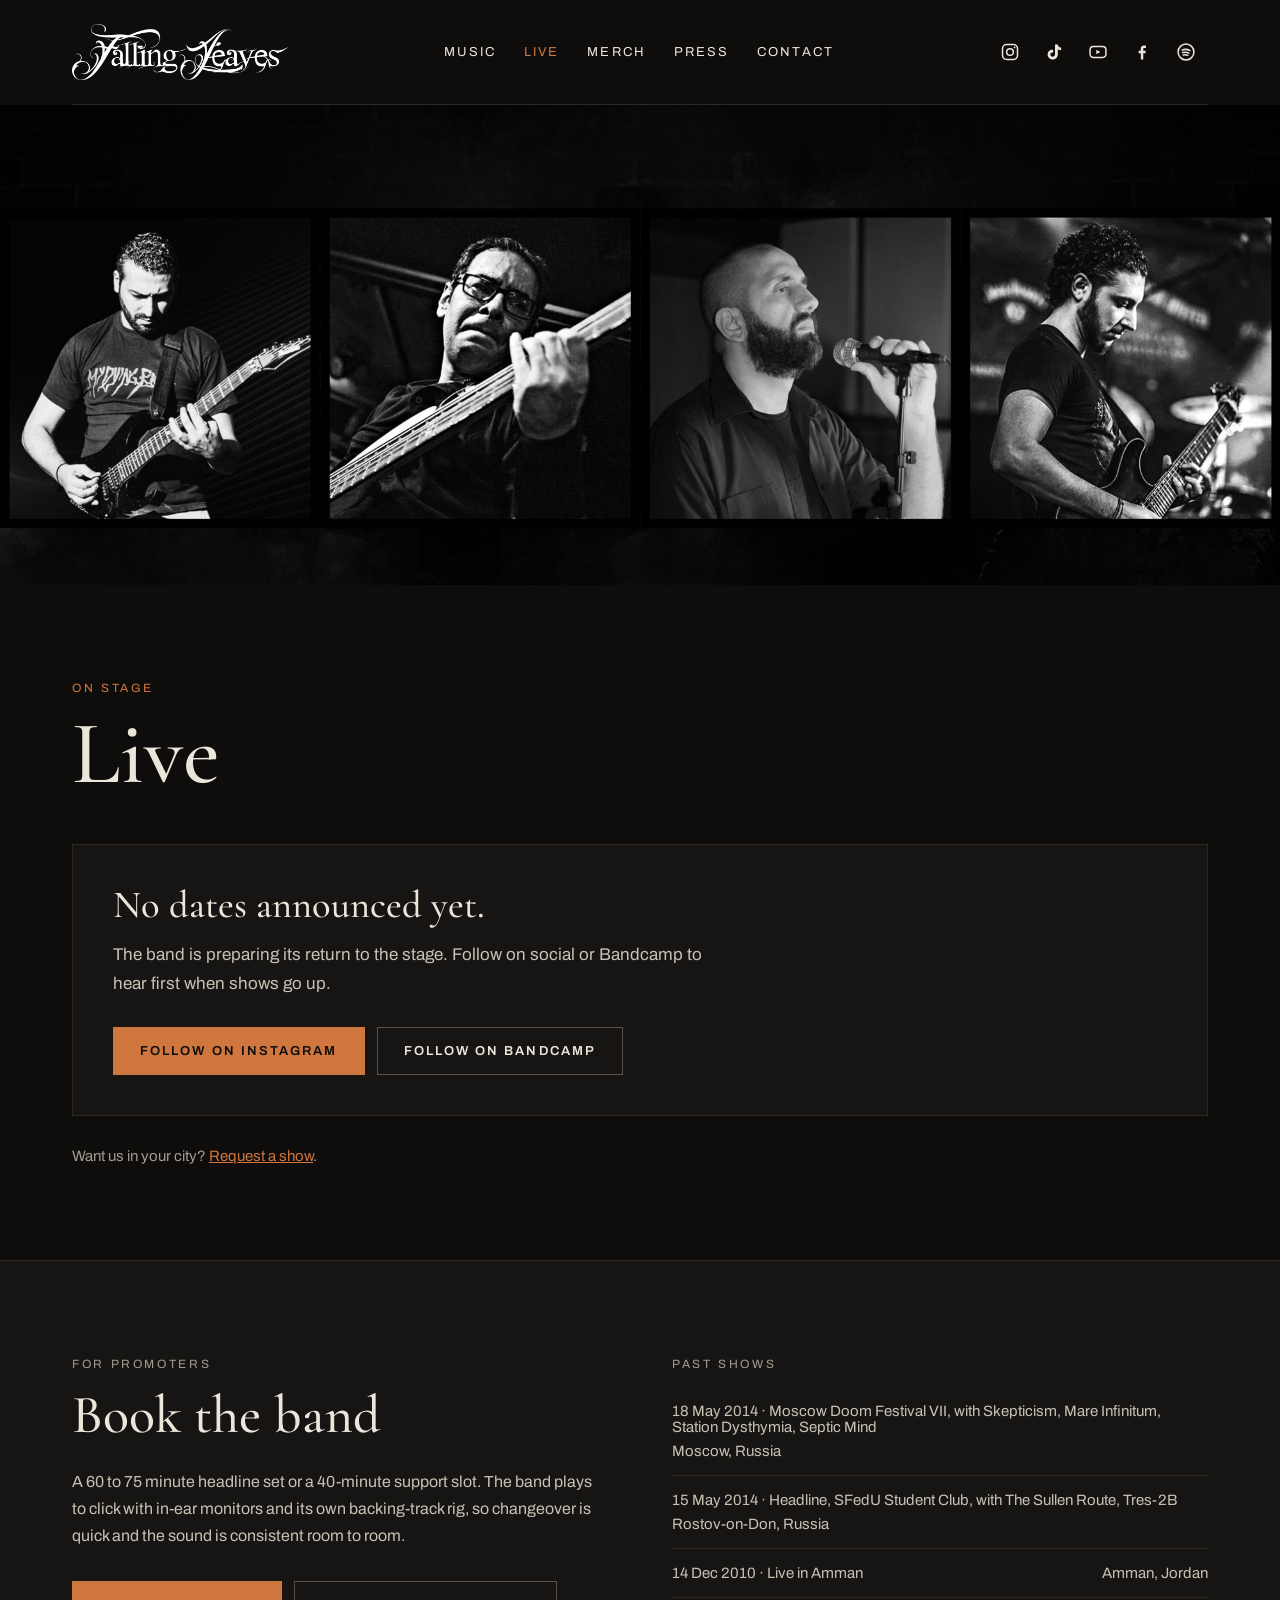
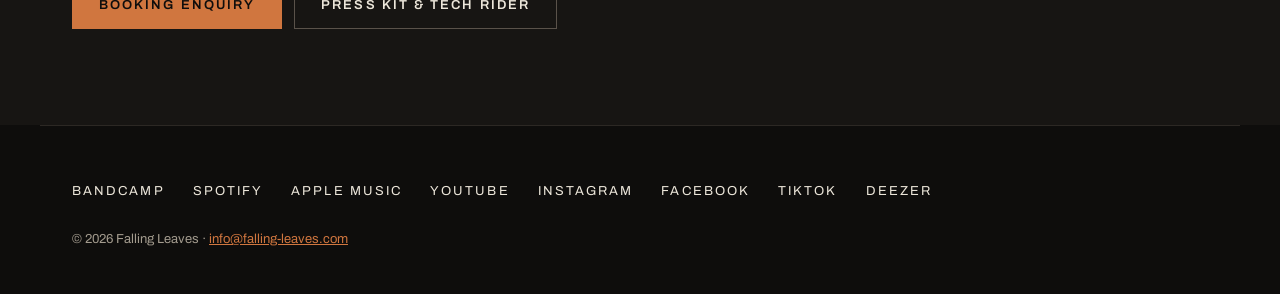
==== live.html @ d21555cd "Add files via upload" ====
<!doctype html>
<html lang="en">
<head>
<meta charset="utf-8">
<meta name="viewport" content="width=device-width, initial-scale=1">
<title>Falling Leaves | Live</title>
<meta name="description" content="Falling Leaves live: booking, upcoming shows and past performances.">
<link rel="canonical" href="https://falling-leaves.com/live">
<meta property="og:type" content="website">
<meta property="og:site_name" content="Falling Leaves">
<meta property="og:title" content="Falling Leaves | Live">
<meta property="og:description" content="Falling Leaves live: booking, upcoming shows and past performances.">
<meta property="og:url" content="https://falling-leaves.com/live">
<meta property="og:image" content="https://falling-leaves.com/assets/img/og.jpg">
<meta name="twitter:card" content="summary_large_image">
<meta name="theme-color" content="#0e0d0c">
<link rel="icon" type="image/png" sizes="32x32" href="/assets/img/favicon-32.png">
<link rel="apple-touch-icon" href="/assets/img/apple-touch-icon.png">
<link rel="preconnect" href="https://fonts.googleapis.com">
<link rel="preconnect" href="https://fonts.gstatic.com" crossorigin>
<link href="https://fonts.googleapis.com/css2?family=Cormorant+Garamond:ital,wght@0,500;0,600;1,500&family=Archivo:wght@400;500;600&display=swap" rel="stylesheet">
<link rel="stylesheet" href="/assets/style.css">

</head>
<body>
<a class="skip" href="#main">Skip to content</a>
<header class="wrap">
<nav class="nav" aria-label="Main">
<a class="logo" href="/" aria-label="Falling Leaves home"><img src="/assets/img/fl-logo-2025.png" alt="Falling Leaves" width="218" height="56"></a>
<div class="nav-links">
<a href="/music">Music</a>
<a href="/live" class="on" aria-current="page">Live</a>
<a href="https://fallingleavesband.bandcamp.com/merch">Merch</a>
<a href="/press">Press</a>
<a href="/#contact">Contact</a>
</div>
<div class="soc" aria-label="Social media"><a href="https://www.instagram.com/fallingleavesofficial/" aria-label="Instagram" rel="noopener" target="_blank"><svg viewBox="0 0 24 24" fill="none" stroke="currentColor" stroke-width="1.8" aria-hidden="true"><rect x="3" y="3" width="18" height="18" rx="5"/><circle cx="12" cy="12" r="4"/><circle cx="17.5" cy="6.5" r="1.1" fill="currentColor" stroke="none"/></svg></a><a href="https://www.tiktok.com/@fallingleavesband" aria-label="TikTok" rel="noopener" target="_blank"><svg viewBox="0 0 24 24" fill="currentColor" aria-hidden="true"><path d="M16.6 3c.3 2.2 1.6 3.6 3.9 3.8v3.1c-1.4.1-2.6-.3-3.9-1.1v5.9c0 3.6-2.6 6.3-6.1 6.3S4.4 18.3 4.4 15c0-3.6 3.1-6.1 6.6-5.6v3.2c-1.7-.4-3.4.6-3.4 2.4 0 1.5 1.2 2.6 2.7 2.6 1.6 0 2.9-1.1 2.9-3.2V3z"/></svg></a><a href="https://www.youtube.com/@Falling-Leaves-band" aria-label="YouTube" rel="noopener" target="_blank"><svg viewBox="0 0 24 24" fill="none" stroke="currentColor" stroke-width="1.8" aria-hidden="true"><rect x="2.5" y="5.5" width="19" height="13" rx="4"/><path d="M10 9.2v5.6l4.8-2.8z" fill="currentColor" stroke="none"/></svg></a><a href="https://www.facebook.com/fallingleavesofficialband" aria-label="Facebook" rel="noopener" target="_blank"><svg viewBox="0 0 24 24" fill="currentColor" aria-hidden="true"><path d="M13.5 21v-7.5h2.6l.4-3h-3V8.6c0-.9.3-1.5 1.6-1.5h1.6V4.4c-.3 0-1.2-.1-2.3-.1-2.3 0-3.9 1.4-3.9 4v2.2H8v3h2.6V21z"/></svg></a><a href="https://open.spotify.com/artist/7uUE3OEhgBKf8yVCKXSgvp" aria-label="Spotify" rel="noopener" target="_blank"><svg viewBox="0 0 24 24" fill="none" stroke="currentColor" stroke-width="1.8" stroke-linecap="round" aria-hidden="true"><circle cx="12" cy="12" r="9.5"/><path d="M7.5 9.5c3-1 6.5-.7 9.2.8M8 12.6c2.5-.7 5.2-.4 7.4.8M8.6 15.5c2-.5 3.9-.3 5.6.6"/></svg></a></div>
</nav>
</header>
<main id="main">
<section style="height:480px;overflow:hidden;background:var(--bg3);"><img src="/assets/img/band-live.jpg" alt="Falling Leaves on stage" width="2000" height="1125" style="width:100%;height:100%;object-fit:cover;object-position:center 30%;display:block;"></section>

<section class="wrap" style="padding-top:96px;padding-bottom:96px;">
<p class="label acc">On stage</p>
<h1 class="h1" style="margin-bottom:48px;">Live</h1>
<div class="nodates">
<h2 class="h2" style="font-size:clamp(28px,3vw,40px);">No dates announced yet.</h2>
<p class="lead" style="margin-top:16px;max-width:620px;">The band is preparing its return to the stage. Follow on social or Bandcamp to hear first when shows go up.</p>
<div class="btns" style="margin-top:28px;">
<a class="btn btn-solid" href="https://www.instagram.com/fallingleavesofficial/" rel="noopener" target="_blank">Follow on Instagram</a>
<a class="btn btn-ghost" href="https://fallingleavesband.bandcamp.com" rel="noopener" target="_blank">Follow on Bandcamp</a>
</div>
</div>
<p style="margin:32px 0 0;color:var(--mute);font-size:15px;">Want us in your city? <a href="mailto:info@falling-leaves.com?subject=Bring%20Falling%20Leaves%20to">Request a show</a>.</p>
</section>

<section style="background:var(--bg3);border-top:1px solid var(--line);">
<div class="wrap grid2" style="padding-top:96px;padding-bottom:96px;align-items:start;">
<div>
<p class="label">For promoters</p>
<h2 class="h2">Book the band</h2>
<p class="lead" style="margin-top:24px;font-size:16px;">A 60 to 75 minute headline set or a 40-minute support slot. The band plays to click with in-ear monitors and its own backing-track rig, so changeover is quick and the sound is consistent room to room.</p>
<div class="btns" style="margin-top:32px;">
<a class="btn btn-solid" href="mailto:info@falling-leaves.com?subject=Booking">Booking enquiry</a>
<a class="btn btn-ghost" href="/press#rider">Press kit &amp; tech rider</a>
</div>
</div>
<div>
<p class="label">Past shows</p>
<div class="past"><span>18 May 2014 &middot; Moscow Doom Festival VII, with Skepticism, Mare Infinitum, Station Dysthymia, Septic Mind</span><span>Moscow, Russia</span></div>
<div class="past"><span>15 May 2014 &middot; Headline, SFedU Student Club, with The Sullen Route, Tres-2B</span><span>Rostov-on-Don, Russia</span></div>
<div class="past"><span>14 Dec 2010 &middot; Live in Amman</span><span>Amman, Jordan</span></div>
</div>
</div>
</section>

</main>
<footer class="wrap foot">
<div class="nav-links"><a href="https://fallingleavesband.bandcamp.com" rel="noopener" target="_blank">Bandcamp</a><a href="https://open.spotify.com/artist/7uUE3OEhgBKf8yVCKXSgvp" rel="noopener" target="_blank">Spotify</a><a href="https://music.apple.com/us/artist/falling-leaves/1769197618" rel="noopener" target="_blank">Apple Music</a><a href="https://www.youtube.com/@Falling-Leaves-band" rel="noopener" target="_blank">YouTube</a><a href="https://www.instagram.com/fallingleavesofficial/" rel="noopener" target="_blank">Instagram</a><a href="https://www.facebook.com/fallingleavesofficialband" rel="noopener" target="_blank">Facebook</a><a href="https://www.tiktok.com/@fallingleavesband" rel="noopener" target="_blank">TikTok</a><a href="https://www.deezer.com/us/artist/5499436" rel="noopener" target="_blank">Deezer</a></div>
<small>&copy; 2026 Falling Leaves &middot; <a href="mailto:info@falling-leaves.com">info@falling-leaves.com</a></small>
</footer>
</body>
</html>
---- assets/style.css ----
:root{--bg:#0e0d0c;--bg2:#131110;--bg3:#171513;--line:#2c2824;--line2:#5a524a;--ink:#ece6da;--ink2:#c9c1b4;--mute:#a39b8e;--acc:#d0763f;--acc2:#e8935e;--serif:'Cormorant Garamond',Georgia,serif;--sans:'Archivo',system-ui,sans-serif}
*{box-sizing:border-box}
html{scroll-behavior:smooth}
body{margin:0;background:var(--bg);color:var(--ink);font-family:var(--sans);-webkit-font-smoothing:antialiased}
img{max-width:100%;height:auto}
a{color:var(--acc)}a:hover{color:var(--acc2)}
a:focus-visible,button:focus-visible{outline:2px solid var(--acc);outline-offset:3px}
.skip{position:absolute;left:-9999px}.skip:focus{left:16px;top:16px;background:var(--acc);color:var(--bg);padding:10px 16px;z-index:10}
.wrap{max-width:1200px;margin:0 auto;padding:0 32px}

/* header */
.nav{display:flex;flex-wrap:wrap;align-items:center;justify-content:space-between;gap:16px 32px;padding:24px 0;border-bottom:1px solid var(--line)}
.logo{display:block;line-height:0}.logo img{height:56px;width:auto;display:block}
.nav-links{display:flex;flex-wrap:wrap;gap:4px 28px}
.nav-links a{color:var(--ink);text-decoration:none;font-size:13px;letter-spacing:.16em;text-transform:uppercase;padding:10px 0}
.nav-links a:hover,.nav-links a.on{color:var(--acc)}
.soc{display:flex;flex-wrap:wrap;align-items:center}
.soc a{display:inline-flex;align-items:center;justify-content:center;width:44px;height:44px;color:var(--ink)}
.soc a:hover{color:var(--acc)}.soc svg{width:20px;height:20px}

/* type + buttons */
.label{font-size:12px;letter-spacing:.22em;text-transform:uppercase;color:var(--mute);margin:0 0 16px}
.label.acc{color:var(--acc)}
.h1{font-family:var(--serif);font-weight:500;font-size:clamp(52px,7vw,96px);line-height:.95;margin:0}
.h2{font-family:var(--serif);font-weight:500;font-size:clamp(36px,4.2vw,56px);line-height:1.05;margin:0;color:var(--ink)}
.lead{margin:0;font-size:17px;line-height:1.7;color:var(--ink2)}
.btn{display:inline-flex;align-items:center;justify-content:center;min-height:48px;padding:0 26px;font-size:13px;letter-spacing:.16em;text-transform:uppercase;text-decoration:none;font-weight:600;border:1px solid var(--acc);font-family:var(--sans)}
.btn-solid{background:var(--acc);color:var(--bg)}.btn-solid:hover{background:var(--acc2);color:var(--bg)}
.btn-ghost{color:var(--ink);border-color:var(--line2)}.btn-ghost:hover{border-color:var(--acc);color:var(--acc)}
.btn-lg{min-height:56px;padding:0 40px;font-size:14px}
.btns{display:flex;flex-wrap:wrap;gap:12px}

/* layout */
.grid2{display:grid;grid-template-columns:repeat(2,minmax(0,1fr));gap:64px;align-items:center}
.grid4{display:grid;grid-template-columns:repeat(4,minmax(0,1fr));gap:40px}
.section{padding-top:120px;padding-bottom:120px;border-bottom:1px solid var(--line)}
.track{display:flex;justify-content:space-between;gap:16px;padding:14px 0;border-bottom:1px solid var(--line);font-size:15px;color:var(--ink)}
.track span:last-child{color:var(--mute);font-variant-numeric:tabular-nums}

/* home */
.hero{padding:96px 32px 120px}
.hero h1{font-family:var(--serif);font-weight:500;font-size:clamp(56px,8vw,112px);line-height:.92;margin:0;letter-spacing:-.01em}
.hero h1 em{color:var(--acc)}
.hero .cover{width:100%;aspect-ratio:1/1;object-fit:cover;display:block;box-shadow:0 30px 80px rgba(0,0,0,.6)}
.stream{margin:0;font-size:13px;letter-spacing:.16em;text-transform:uppercase;color:var(--mute)}.stream a{text-decoration:none}
.fgrid{display:grid;grid-template-columns:repeat(6,minmax(0,1fr));gap:16px}
.fcard{display:flex;flex-direction:column;gap:6px;padding:24px 20px;background:var(--bg3);border:1px solid var(--line);text-decoration:none;color:var(--ink);transition:border-color .2s}
.fcard:hover{border-color:var(--acc);color:var(--ink)}
.fi{display:block;width:32px;height:32px;color:var(--acc);margin-bottom:12px}.fi svg{width:32px;height:32px}
.fn{font-size:17px;font-weight:600}.fh{font-size:13px;color:var(--mute);word-break:break-all}.fc{margin-top:10px;font-size:12px;letter-spacing:.16em;text-transform:uppercase;color:var(--acc)}
.quotes{border-top:1px solid var(--line);border-bottom:1px solid var(--line);background:var(--bg2)}
.quotes figure{margin:0;display:flex;flex-direction:column;gap:12px}
.quotes blockquote{margin:0;font-family:var(--serif);font-style:italic;font-size:26px;line-height:1.25}
.banner{position:relative;border-bottom:1px solid var(--line)}
.banner img{width:100%;height:560px;object-fit:cover;display:block;opacity:.55}
.banner .in{position:absolute;inset:0;display:flex;flex-direction:column;justify-content:center;align-items:center;text-align:center;gap:20px}
.banner blockquote{margin:0;max-width:820px;font-family:var(--serif);font-style:italic;font-size:clamp(28px,3.4vw,44px);line-height:1.3;color:var(--ink);text-shadow:0 2px 24px rgba(0,0,0,.8)}

/* music */
.album{display:grid;grid-template-columns:minmax(0,5fr) minmax(0,7fr);gap:64px;align-items:start;padding:96px 0;border-bottom:1px solid var(--line)}
.album .cover{width:100%;aspect-ratio:1/1;object-fit:cover;display:block}
.credits{display:grid;grid-template-columns:repeat(2,minmax(0,1fr));gap:20px 32px;margin-top:32px;font-size:14px;line-height:1.5;color:var(--ink2)}
.credits b,.facts b{display:block;color:var(--mute);font-weight:500;font-size:11px;letter-spacing:.2em;text-transform:uppercase;margin-bottom:4px}
.embed{width:100%;border:0;display:block}
.video{position:relative;width:100%;aspect-ratio:16/9;background:var(--bg3)}.video iframe{position:absolute;inset:0;width:100%;height:100%;border:0}

/* live */
.past{display:flex;flex-wrap:wrap;justify-content:space-between;gap:8px 24px;padding:16px 0;border-bottom:1px solid var(--line);font-size:15px;color:var(--ink2)}
.nodates{padding:40px;background:var(--bg3);border:1px solid var(--line)}

/* press */
.sec{padding-top:88px;padding-bottom:88px;border-bottom:1px solid var(--line)}
.side{display:grid;grid-template-columns:minmax(0,4fr) minmax(0,8fr);gap:64px}
.facts{display:grid;grid-template-columns:repeat(2,minmax(0,1fr));gap:24px 32px}
.facts div{border-top:1px solid var(--line);padding-top:14px;font-size:15px;line-height:1.55;color:var(--ink)}
.prose p{font-size:17px;line-height:1.75;color:var(--ink2);margin:0 0 20px}
.prose p.big{font-family:var(--serif);font-size:26px;line-height:1.4;color:var(--ink)}
.q{display:grid;grid-template-columns:repeat(2,minmax(0,1fr));gap:24px}
.q figure{margin:0;padding:32px;background:var(--bg3);border:1px solid var(--line);display:flex;flex-direction:column;gap:16px}
.q blockquote{margin:0;font-family:var(--serif);font-style:italic;font-size:26px;line-height:1.3;color:var(--ink)}
.dl{display:grid;grid-template-columns:repeat(4,minmax(0,1fr));gap:24px}
.dl a{display:flex;flex-direction:column;gap:12px;text-decoration:none;color:var(--ink);font-size:15px}
.dl img{width:100%;aspect-ratio:4/3;object-fit:cover;display:block}
.dl small{color:var(--mute);font-size:13px}
.logobox{aspect-ratio:4/3;background:var(--bg3);border:1px solid var(--line);display:flex;align-items:center;justify-content:center;padding:20px}
.logobox img{aspect-ratio:auto;object-fit:contain}
.cov{display:flex;flex-wrap:wrap;justify-content:space-between;gap:8px 24px;padding:16px 0;border-bottom:1px solid var(--line);font-size:15px}
.cov span{color:var(--mute)}

/* footer */
.foot{padding:48px 32px;display:flex;flex-wrap:wrap;justify-content:space-between;gap:24px;border-top:1px solid var(--line)}
.foot small{color:var(--mute);font-size:13px;align-self:center}

@media (max-width:1100px){.fgrid{grid-template-columns:repeat(3,minmax(0,1fr))}}
@media (max-width:900px){
 .wrap{padding:0 20px}.hero{padding:56px 20px 80px}
 .grid2,.side,.q{grid-template-columns:minmax(0,1fr);gap:40px}
 .grid4,.dl{grid-template-columns:repeat(2,minmax(0,1fr))}
 .section{padding-top:80px;padding-bottom:80px}.sec{padding-top:64px;padding-bottom:64px}
 .album{grid-template-columns:minmax(0,1fr);gap:40px;padding:64px 0}
 .facts,.credits{grid-template-columns:minmax(0,1fr)}
 .banner img{height:420px}
 .logo img{height:44px}
}
@media (max-width:560px){.fgrid,.grid4{grid-template-columns:repeat(2,minmax(0,1fr));gap:12px}.dl{grid-template-columns:minmax(0,1fr)}.quotes blockquote{font-size:22px}}
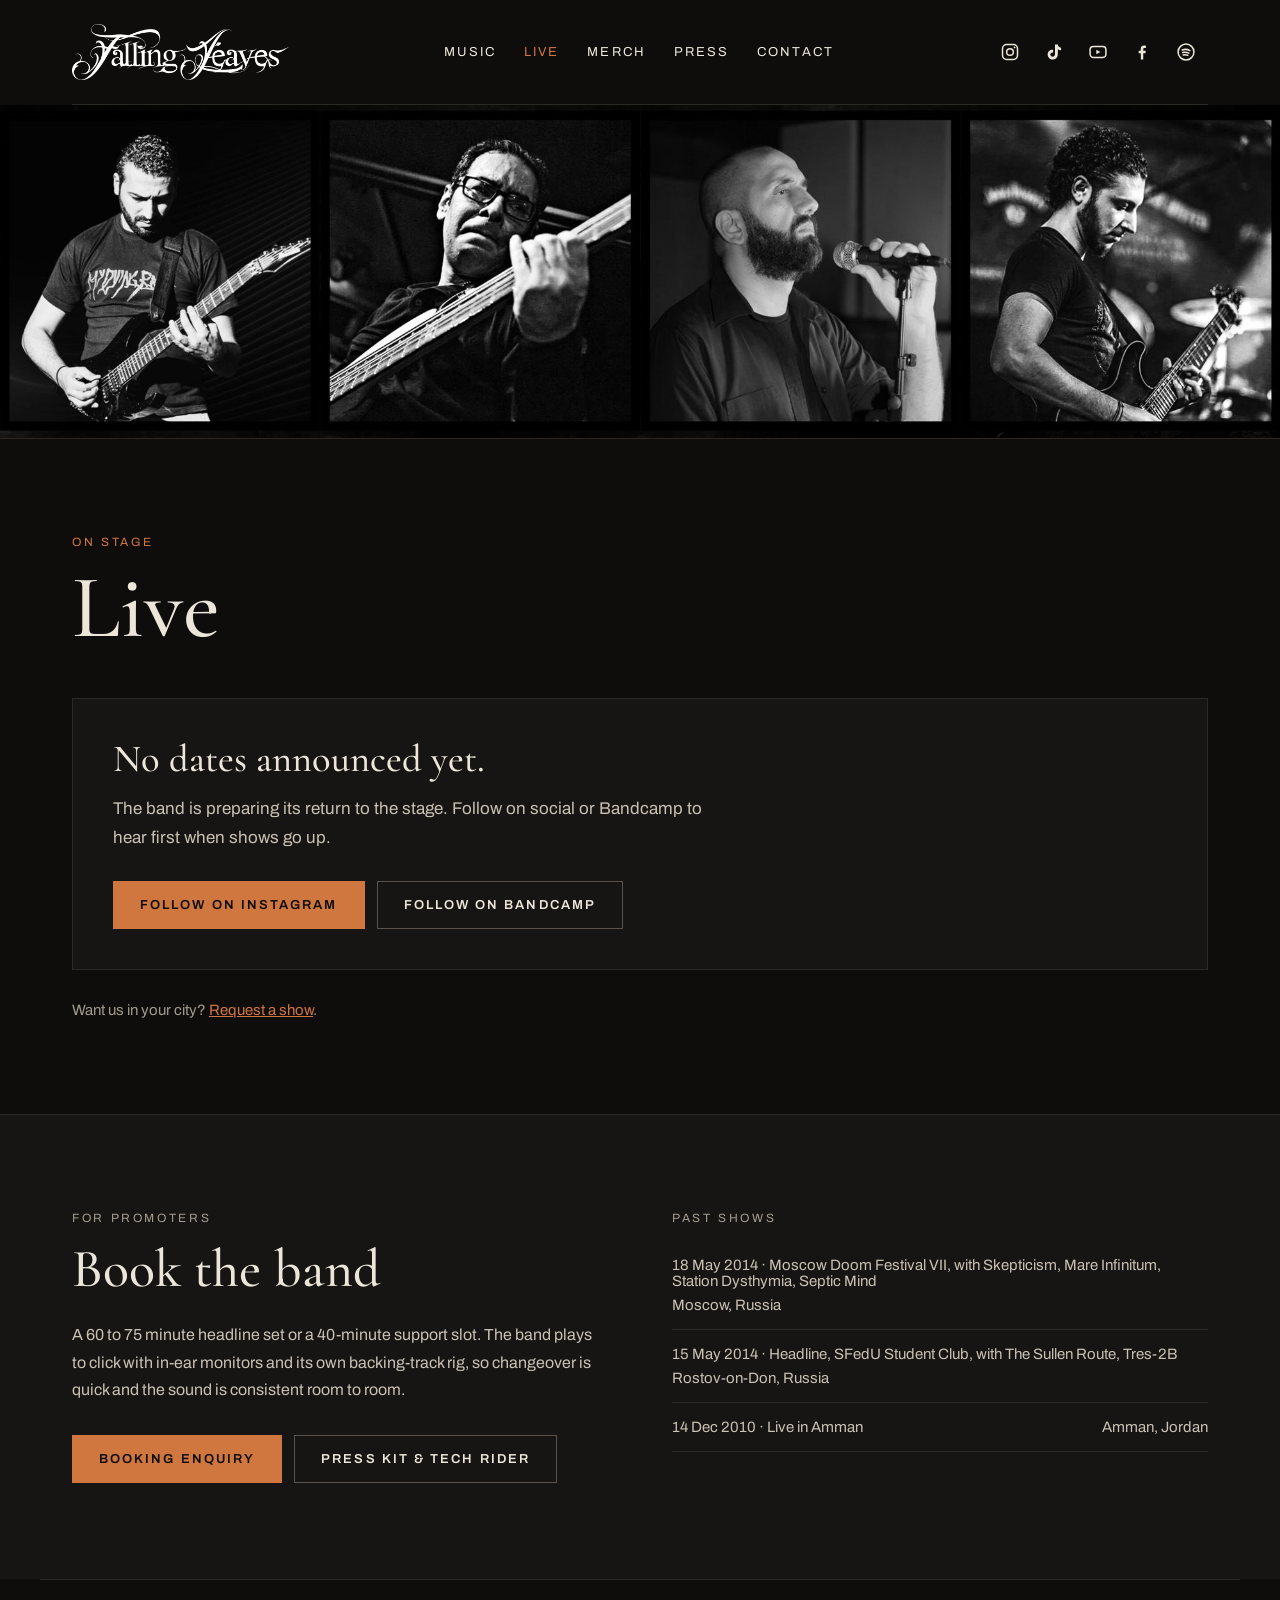
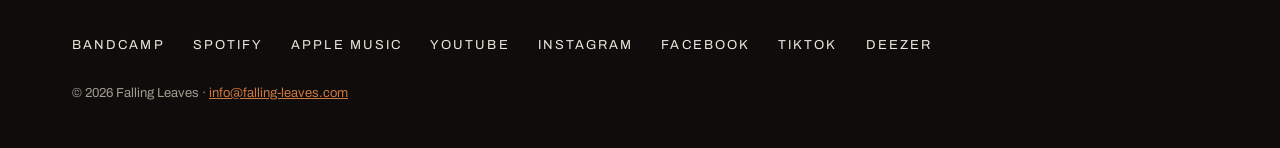
==== commit 4ebac5ac: "Press page: add print and new online reviews; Metal Storm #4; live page shows all four portraits Co-" ====
--- a/live.html
+++ b/live.html
@@ -38,7 +38,7 @@
 </nav>
 </header>
 <main id="main">
-<section style="height:480px;overflow:hidden;background:var(--bg3);"><img src="/assets/img/band-live.jpg" alt="Falling Leaves on stage" width="2000" height="1125" style="width:100%;height:100%;object-fit:cover;object-position:center 30%;display:block;"></section>
+<section style="background:#0e0d0c;border-bottom:1px solid var(--line);"><picture><source media="(max-width:700px)" srcset="/assets/img/band-live-grid.jpg" width="1000" height="1040"><img src="/assets/img/band-live-strip.jpg" alt="Falling Leaves on stage" width="2000" height="520" style="width:100%;max-width:1400px;height:auto;display:block;margin:0 auto;"></picture></section>
 
 <section class="wrap" style="padding-top:96px;padding-bottom:96px;">
 <p class="label acc">On stage</p>
